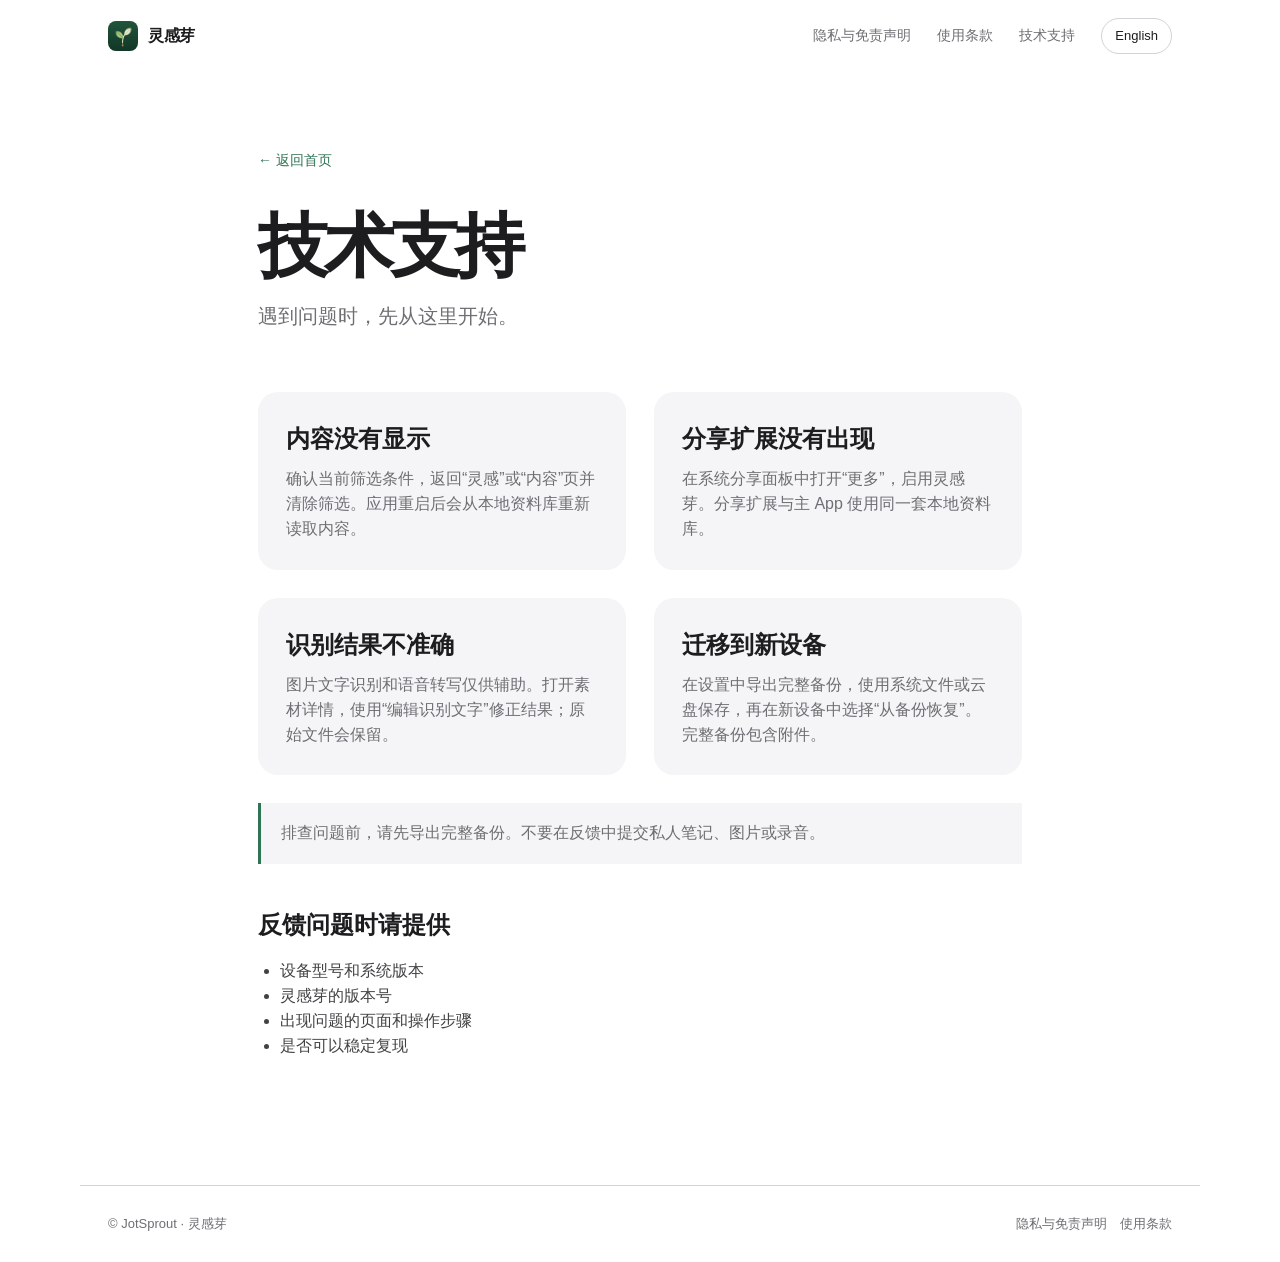
==== support.html @ 915c29c1 "Add files via upload" ====
<!doctype html><html lang="zh-CN"><head><meta charset="utf-8"><meta name="viewport" content="width=device-width,initial-scale=1"><title>技术支持 · 灵感芽</title><link rel="stylesheet" href="styles.css"></head><body><header class="nav"><a class="brand" href="index.html"><img src="assets/logo.png" alt="灵感芽 Logo"><span>灵感芽</span></a><nav class="navlinks"><a href="privacy.html">隐私与免责声明</a><a href="terms.html">使用条款</a><a href="support.html">技术支持</a><a class="lang" href="en/support.html">English</a></nav></header><main class="legal"><a class="back" href="index.html">← 返回首页</a><h1>技术支持</h1><p class="lead">遇到问题时，先从这里开始。</p><div class="support-grid"><article class="support-card"><h2>内容没有显示</h2><p>确认当前筛选条件，返回“灵感”或“内容”页并清除筛选。应用重启后会从本地资料库重新读取内容。</p></article><article class="support-card"><h2>分享扩展没有出现</h2><p>在系统分享面板中打开“更多”，启用灵感芽。分享扩展与主 App 使用同一套本地资料库。</p></article><article class="support-card"><h2>识别结果不准确</h2><p>图片文字识别和语音转写仅供辅助。打开素材详情，使用“编辑识别文字”修正结果；原始文件会保留。</p></article><article class="support-card"><h2>迁移到新设备</h2><p>在设置中导出完整备份，使用系统文件或云盘保存，再在新设备中选择“从备份恢复”。完整备份包含附件。</p></article></div><div class="notice">排查问题前，请先导出完整备份。不要在反馈中提交私人笔记、图片或录音。</div><h2>反馈问题时请提供</h2><ul><li>设备型号和系统版本</li><li>灵感芽的版本号</li><li>出现问题的页面和操作步骤</li><li>是否可以稳定复现</li></ul></main><footer class="footer"><span>© JotSprout · 灵感芽</span><span><a href="privacy.html">隐私与免责声明</a>　<a href="terms.html">使用条款</a></span></footer></body></html>
---- styles.css ----
:root{color-scheme:light;--ink:#1d1d1f;--muted:#6e6e73;--line:#d2d2d7;--soft:#f5f5f7;--green:#2f7455;--max:1120px}*{box-sizing:border-box}html{scroll-behavior:smooth}body{margin:0;color:var(--ink);font-family:-apple-system,BlinkMacSystemFont,"SF Pro Display","Helvetica Neue",Arial,sans-serif;background:#fff;line-height:1.55}a{color:inherit;text-decoration:none}.nav{height:72px;display:flex;align-items:center;justify-content:space-between;max-width:var(--max);margin:auto;padding:0 28px}.brand{display:flex;align-items:center;gap:10px;font-weight:650;letter-spacing:-.02em}.brand img{width:30px;height:30px;border-radius:8px}.navlinks{display:flex;align-items:center;gap:26px;color:var(--muted);font-size:14px}.navlinks a:hover{color:var(--ink)}.lang{border:1px solid var(--line);border-radius:999px;padding:7px 13px;font-size:13px;color:var(--ink)}.hero{background:var(--soft);padding:104px 28px 120px;text-align:center}.hero-inner{max-width:820px;margin:auto}.hero-logo{width:112px;height:112px;border-radius:28px;box-shadow:0 14px 32px #00000018;margin-bottom:28px}.eyebrow{font-size:14px;letter-spacing:.12em;text-transform:uppercase;color:var(--green);font-weight:650}.hero h1{font-size:clamp(48px,8vw,88px);line-height:1.03;letter-spacing:-.065em;margin:14px 0 24px;font-weight:700}.hero p{font-size:clamp(20px,3vw,28px);line-height:1.3;color:var(--muted);margin:0 auto;max-width:720px}.hero-actions{margin-top:38px;display:flex;justify-content:center;gap:12px;flex-wrap:wrap}.button{display:inline-flex;padding:13px 22px;border-radius:999px;background:var(--ink);color:#fff;font-size:15px}.button.secondary{background:#fff;color:var(--ink);border:1px solid var(--line)}.section{max-width:var(--max);margin:auto;padding:104px 28px}.section h2{font-size:clamp(34px,5vw,58px);letter-spacing:-.05em;line-height:1.08;margin:0 0 20px}.section>p{max-width:650px;color:var(--muted);font-size:19px}.features{display:grid;grid-template-columns:repeat(3,1fr);gap:18px;margin-top:48px}.feature{padding:28px 0;border-top:1px solid var(--line)}.feature h3{font-size:22px;margin:0 0 9px;letter-spacing:-.025em}.feature p{margin:0;color:var(--muted)}.band{background:var(--ink);color:#fff}.band p{color:#b8b8bd}.footer{border-top:1px solid var(--line);padding:28px;max-width:var(--max);margin:auto;display:flex;justify-content:space-between;gap:20px;color:var(--muted);font-size:13px}.legal{max-width:820px;margin:auto;padding:76px 28px 110px}.legal h1{font-size:clamp(42px,6vw,70px);letter-spacing:-.06em;line-height:1.05;margin:0 0 18px}.legal .lead{font-size:20px;color:var(--muted);margin-bottom:60px}.legal h2{font-size:24px;margin:42px 0 10px}.legal p{color:#424245;margin:0 0 14px}.legal ul{color:#424245;padding-left:22px}.back{display:inline-block;color:var(--green);font-size:14px;margin-bottom:38px}.support-grid{display:grid;grid-template-columns:repeat(2,1fr);gap:28px;margin-top:44px}.support-card{padding:28px;background:var(--soft);border-radius:20px}.support-card h2{font-size:24px;margin:0 0 10px}.support-card p{font-size:16px;color:var(--muted);margin:0}.notice{padding:18px 20px;border-left:3px solid var(--green);background:var(--soft);color:var(--muted);margin:28px 0}@media(max-width:700px){.nav{height:64px;padding:0 18px}.navlinks{gap:12px;font-size:12px}.navlinks a:nth-child(-n+3){display:none}.hero{padding:72px 22px 82px}.section,.legal{padding:72px 22px 82px}.features,.support-grid{grid-template-columns:1fr}.footer{padding:24px 22px;display:block}.footer span{display:block;margin-top:8px}}
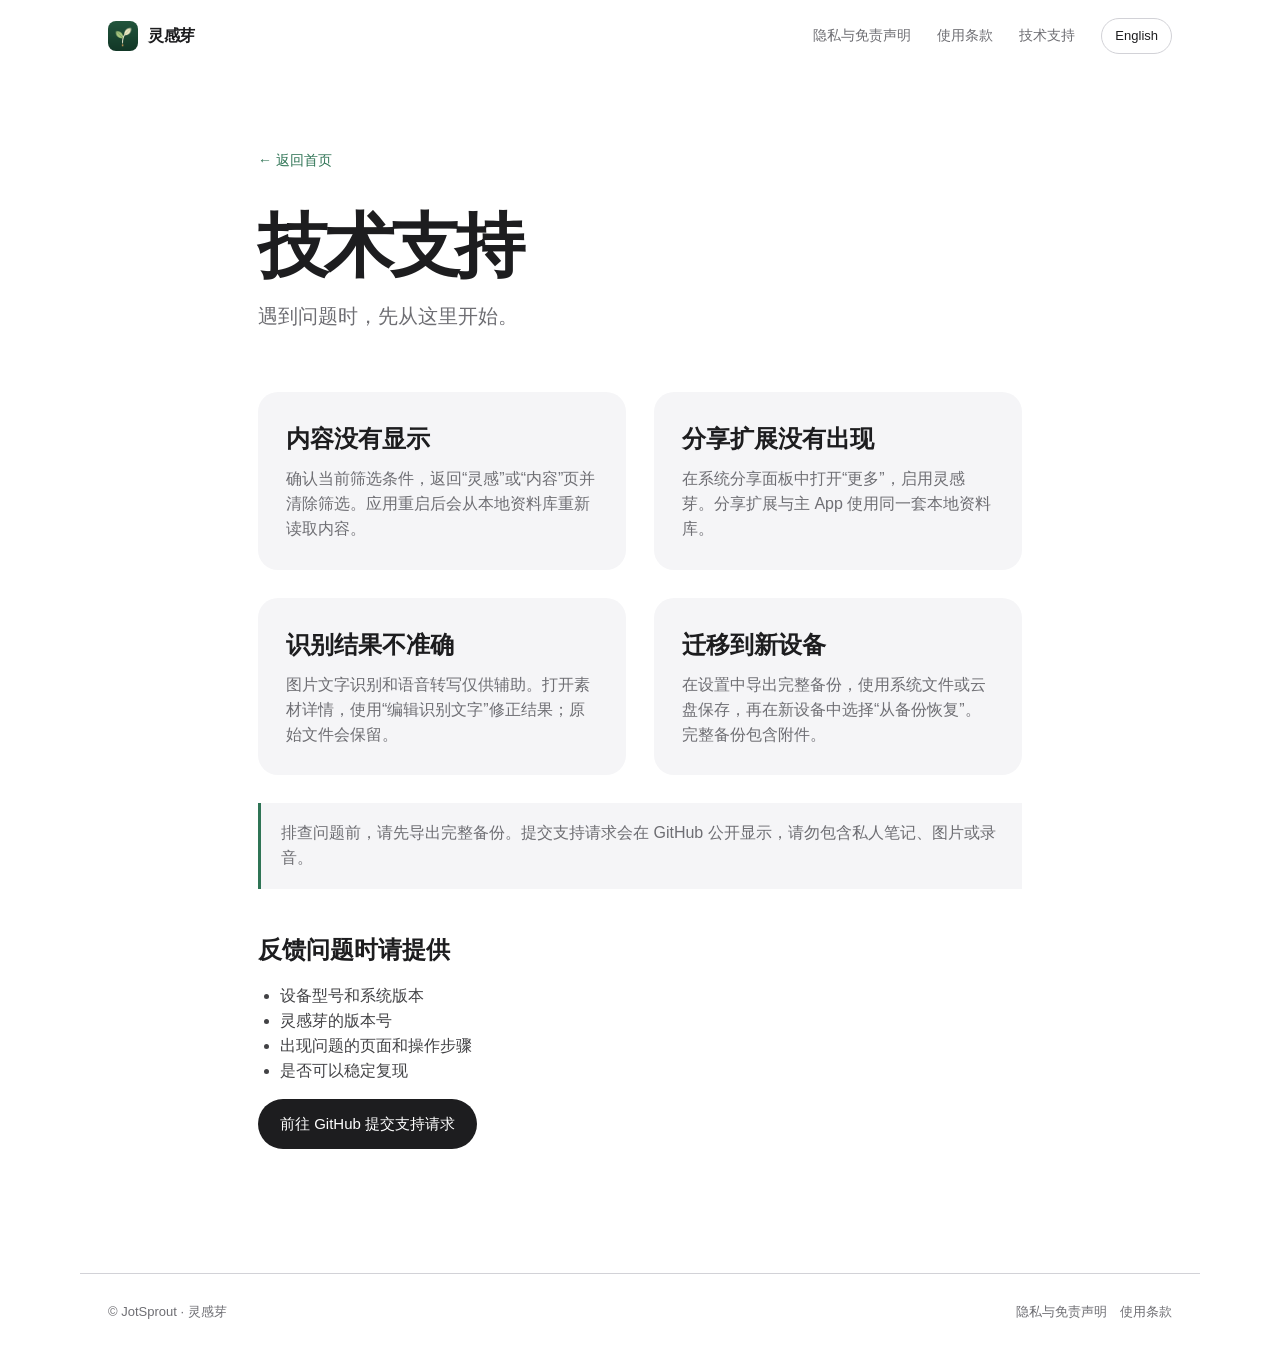
==== commit 299efccd: "Add files via upload" ====
--- a/support.html
+++ b/support.html
@@ -1 +1,31 @@
-<!doctype html><html lang="zh-CN"><head><meta charset="utf-8"><meta name="viewport" content="width=device-width,initial-scale=1"><title>技术支持 · 灵感芽</title><link rel="stylesheet" href="styles.css"></head><body><header class="nav"><a class="brand" href="index.html"><img src="assets/logo.png" alt="灵感芽 Logo"><span>灵感芽</span></a><nav class="navlinks"><a href="privacy.html">隐私与免责声明</a><a href="terms.html">使用条款</a><a href="support.html">技术支持</a><a class="lang" href="en/support.html">English</a></nav></header><main class="legal"><a class="back" href="index.html">← 返回首页</a><h1>技术支持</h1><p class="lead">遇到问题时，先从这里开始。</p><div class="support-grid"><article class="support-card"><h2>内容没有显示</h2><p>确认当前筛选条件，返回“灵感”或“内容”页并清除筛选。应用重启后会从本地资料库重新读取内容。</p></article><article class="support-card"><h2>分享扩展没有出现</h2><p>在系统分享面板中打开“更多”，启用灵感芽。分享扩展与主 App 使用同一套本地资料库。</p></article><article class="support-card"><h2>识别结果不准确</h2><p>图片文字识别和语音转写仅供辅助。打开素材详情，使用“编辑识别文字”修正结果；原始文件会保留。</p></article><article class="support-card"><h2>迁移到新设备</h2><p>在设置中导出完整备份，使用系统文件或云盘保存，再在新设备中选择“从备份恢复”。完整备份包含附件。</p></article></div><div class="notice">排查问题前，请先导出完整备份。不要在反馈中提交私人笔记、图片或录音。</div><h2>反馈问题时请提供</h2><ul><li>设备型号和系统版本</li><li>灵感芽的版本号</li><li>出现问题的页面和操作步骤</li><li>是否可以稳定复现</li></ul></main><footer class="footer"><span>© JotSprout · 灵感芽</span><span><a href="privacy.html">隐私与免责声明</a>　<a href="terms.html">使用条款</a></span></footer></body></html>
+<!doctype html>
+<html lang="zh-CN">
+  <head>
+    <meta charset="utf-8">
+    <meta name="viewport" content="width=device-width,initial-scale=1">
+    <title>技术支持 · 灵感芽</title>
+    <link rel="stylesheet" href="styles.css">
+  </head>
+  <body>
+    <header class="nav">
+      <a class="brand" href="index.html"><img src="assets/logo.png" alt="灵感芽 Logo"><span>灵感芽</span></a>
+      <nav class="navlinks"><a href="privacy.html">隐私与免责声明</a><a href="terms.html">使用条款</a><a href="support.html">技术支持</a><a class="lang" href="en/support.html">English</a></nav>
+    </header>
+    <main class="legal">
+      <a class="back" href="index.html">← 返回首页</a>
+      <h1>技术支持</h1>
+      <p class="lead">遇到问题时，先从这里开始。</p>
+      <div class="support-grid">
+        <article class="support-card"><h2>内容没有显示</h2><p>确认当前筛选条件，返回“灵感”或“内容”页并清除筛选。应用重启后会从本地资料库重新读取内容。</p></article>
+        <article class="support-card"><h2>分享扩展没有出现</h2><p>在系统分享面板中打开“更多”，启用灵感芽。分享扩展与主 App 使用同一套本地资料库。</p></article>
+        <article class="support-card"><h2>识别结果不准确</h2><p>图片文字识别和语音转写仅供辅助。打开素材详情，使用“编辑识别文字”修正结果；原始文件会保留。</p></article>
+        <article class="support-card"><h2>迁移到新设备</h2><p>在设置中导出完整备份，使用系统文件或云盘保存，再在新设备中选择“从备份恢复”。完整备份包含附件。</p></article>
+      </div>
+      <div class="notice">排查问题前，请先导出完整备份。提交支持请求会在 GitHub 公开显示，请勿包含私人笔记、图片或录音。</div>
+      <h2>反馈问题时请提供</h2>
+      <ul><li>设备型号和系统版本</li><li>灵感芽的版本号</li><li>出现问题的页面和操作步骤</li><li>是否可以稳定复现</li></ul>
+      <p><a class="button" href="https://github.com/hqcan/JotSprout/issues/new">前往 GitHub 提交支持请求</a></p>
+    </main>
+    <footer class="footer"><span>© JotSprout · 灵感芽</span><span><a href="privacy.html">隐私与免责声明</a>　<a href="terms.html">使用条款</a></span></footer>
+  </body>
+</html>
